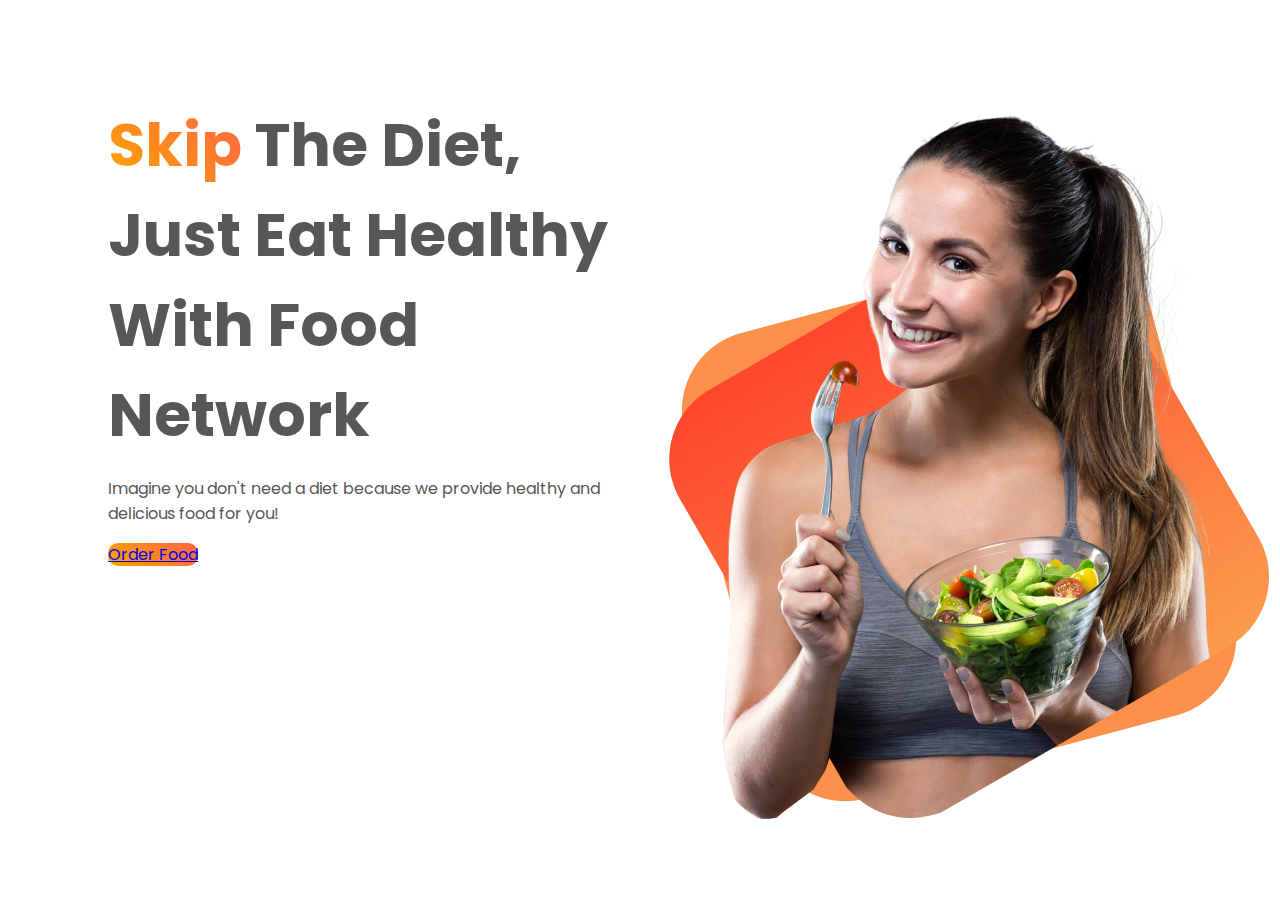
==== indext.html @ a68b4b88 "First section added" ====
<!DOCTYPE html>
<html lang="en">

<head>
    <meta charset="UTF-8">
    <meta name="viewport" content="width=device-width, initial-scale=1.0">
    <link rel="stylesheet" href="style.css">
    <link rel="preconnect" href="https://fonts.googleapis.com">
    <link rel="preconnect" href="https://fonts.gstatic.com" crossorigin>
    <link
        href="https://fonts.googleapis.com/css2?family=Poppins:ital,wght@0,300;0,400;0,700;0,900;1,300;1,400;1,700;1,900&display=swap"
        rel="stylesheet">
    <title>Eat Healthy</title>
</head>

<body>
    <section class="container-flexible">
        <div class="width-half">
            <h1><span class="gradient-orange">Skip</span> The Diet,</h1>
            <h1>Just Eat Healthy</h1>
            <h1>With Food Network</h1>
            <p>Imagine you don't need a diet because we provide healthy and delicious food for you!</p>
            <a class="button-order-food" href="https://www.foodpanda.com.bd">Order Food</a>
        </div>
        <div class="width-half">
            <img src="images/female/Group 8425.png" alt="Picture of a women eating">
        </div>
    </section>
    <section>

    </section>
    <section>

    </section>
    <section>

    </section>
</body>

</html>
---- style.css ----
body {
    font-family: 'Poppins', sans-serif;
}

/* CONTAINER */

.container-flexible {
    display: flex;
    margin: 100px 100px 0;
}

.width-half {
    width: 50%;
}

/* BUTTONS */
.button-order-food {
    background: linear-gradient(45deg, orange, tomato);
    border: 400px;
    border-radius: 10px;
}

/* FONTS */

h1 {
    font-size: 60px;
    color: rgb(87, 87, 87);
    margin: 0;

}

p {
    color: rgb(87, 87, 87);
}

/* COLOR */

.gradient-orange {
    background: -webkit-linear-gradient(45deg, orange, tomato);
    background-clip: text;
    -webkit-background-clip: text;
    -webkit-text-fill-color: transparent;
}
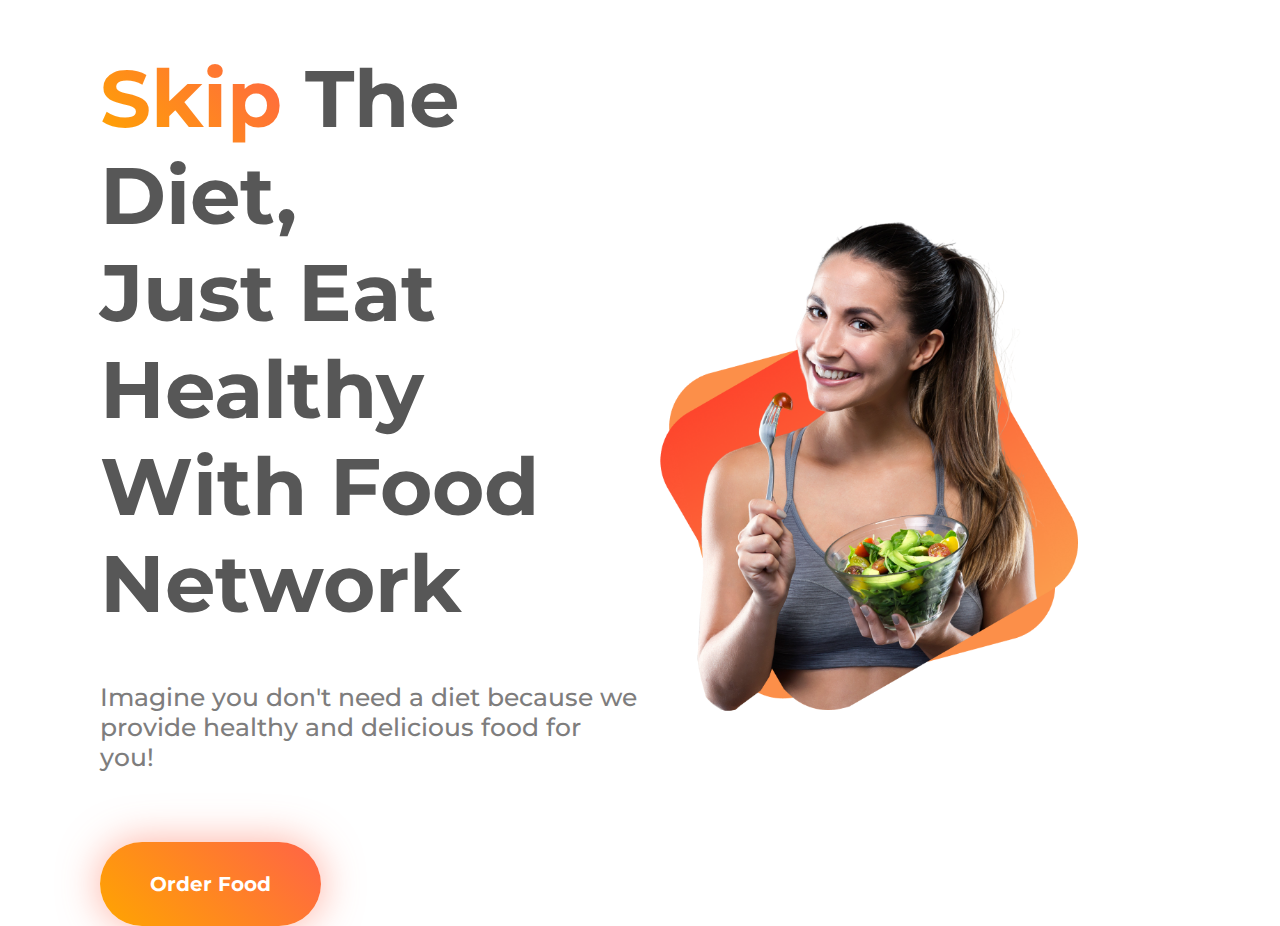
==== commit f251a29a: "First sector complete" ====
--- a/indext.html
+++ b/indext.html
@@ -8,7 +8,7 @@
     <link rel="preconnect" href="https://fonts.googleapis.com">
     <link rel="preconnect" href="https://fonts.gstatic.com" crossorigin>
     <link
-        href="https://fonts.googleapis.com/css2?family=Poppins:ital,wght@0,300;0,400;0,700;0,900;1,300;1,400;1,700;1,900&display=swap"
+        href="https://fonts.googleapis.com/css2?family=Montserrat:ital,wght@0,300;0,400;0,500;0,700;0,900;1,300;1,400;1,500;1,700;1,900&display=swap"
         rel="stylesheet">
     <title>Eat Healthy</title>
 </head>
@@ -20,14 +20,15 @@
             <h1>Just Eat Healthy</h1>
             <h1>With Food Network</h1>
             <p>Imagine you don't need a diet because we provide healthy and delicious food for you!</p>
-            <a class="button-order-food" href="https://www.foodpanda.com.bd">Order Food</a>
+            <a class="button-order-food container-shadow" href="https://www.foodpanda.com.bd">Order Food</a>
         </div>
         <div class="width-half">
             <img src="images/female/Group 8425.png" alt="Picture of a women eating">
         </div>
     </section>
     <section>
-
+        <div></div>
+        <div></div>
     </section>
     <section>
 
--- a/style.css
+++ b/style.css
@@ -1,36 +1,54 @@
 body {
-    font-family: 'Poppins', sans-serif;
+    font-family: 'Montserrat', sans-serif;
+    margin: 0;
 }
 
 /* CONTAINER */
 
 .container-flexible {
     display: flex;
-    margin: 100px 100px 0;
+    margin: 50px 100px 0;
+}
+
+.container-shadow {
+    box-shadow: 0 0 40px rgba(255, 99, 71, 0.521);
 }
 
 .width-half {
     width: 50%;
+    margin: auto;
+}
+
+.width-half img {
+    width: 85%;
 }
 
 /* BUTTONS */
 .button-order-food {
+    margin: 50px 0;
+    text-decoration: none;
+    font-weight: 700;
+    font-size: 20px;
+    color: white;
     background: linear-gradient(45deg, orange, tomato);
-    border: 400px;
-    border-radius: 10px;
+    padding: 30px 50px;
+    border-radius: 50px;
 }
 
 /* FONTS */
 
 h1 {
-    font-size: 60px;
+    font-size: 80px;
     color: rgb(87, 87, 87);
     margin: 0;
 
 }
 
 p {
-    color: rgb(87, 87, 87);
+    color: rgb(126, 125, 125);
+    font-size: 25px;
+    font-weight: 500;
+    margin: 50px 0 100px;
 }
 
 /* COLOR */
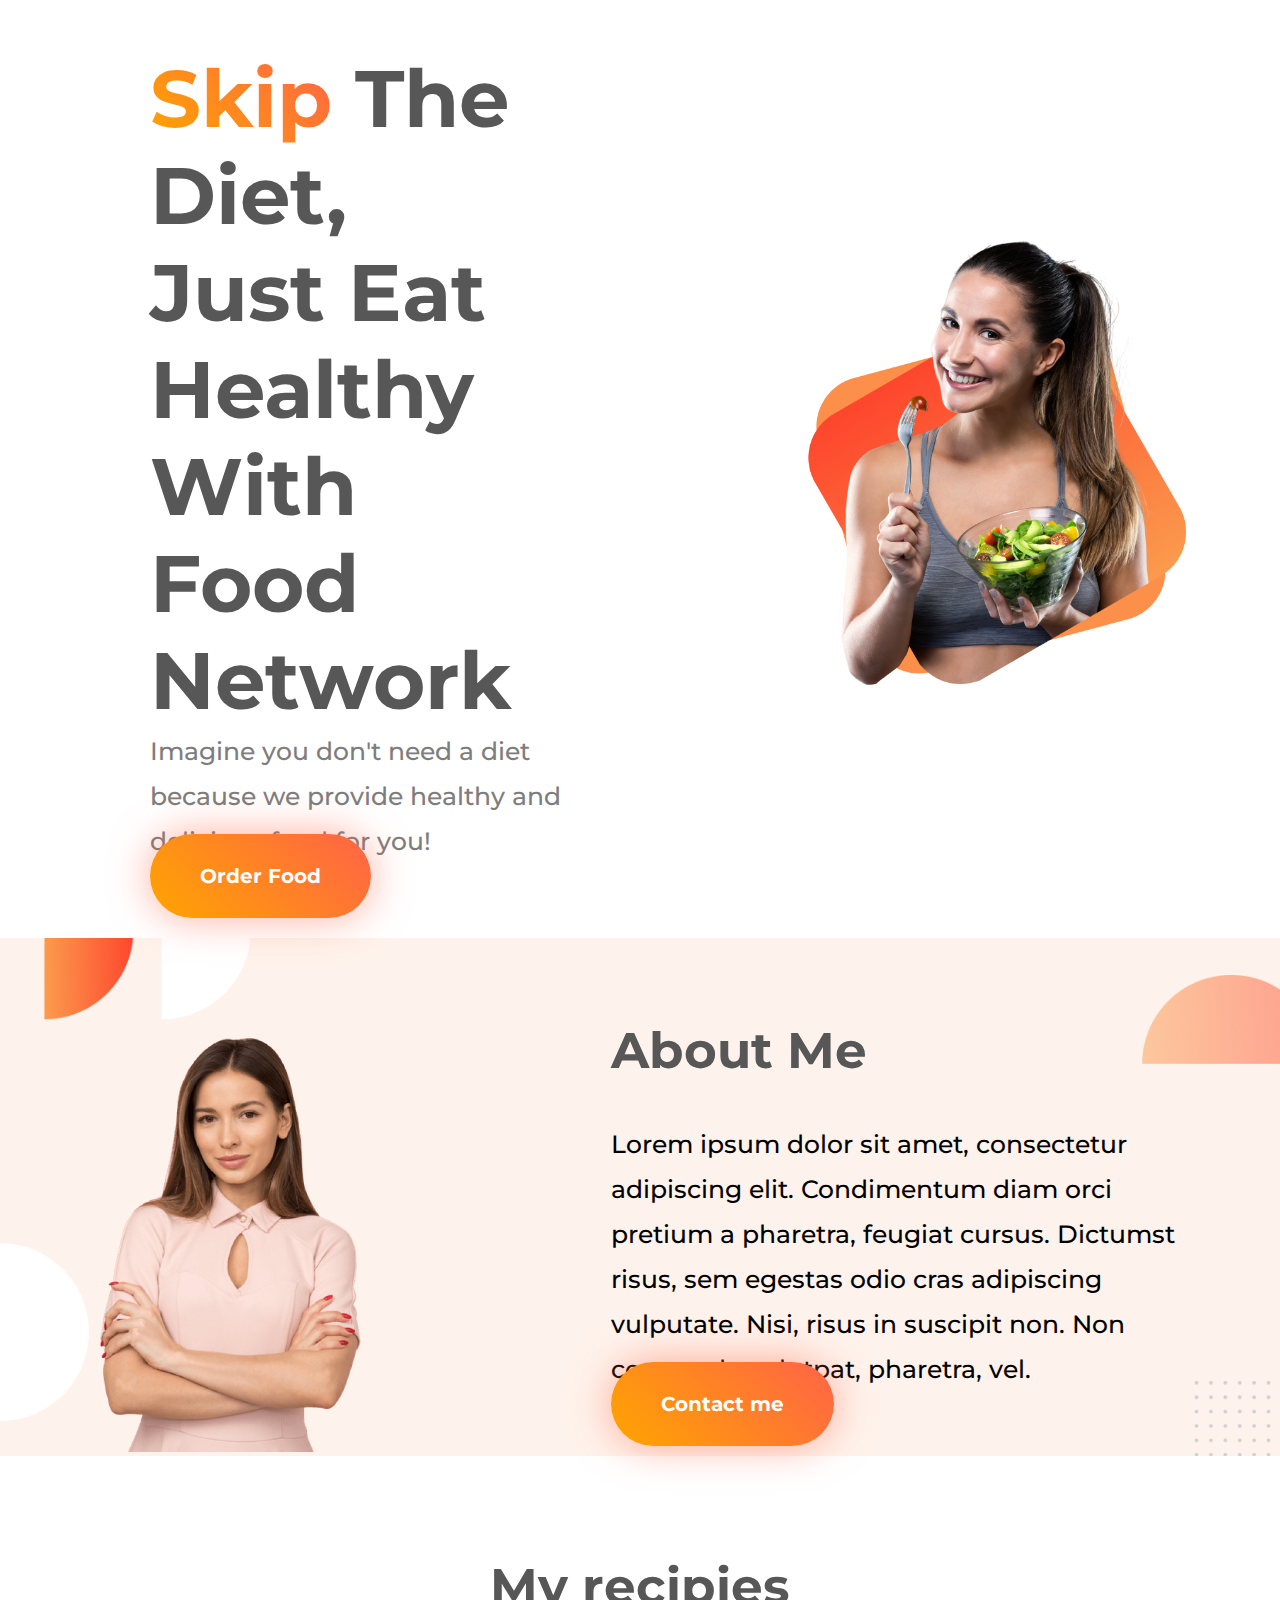
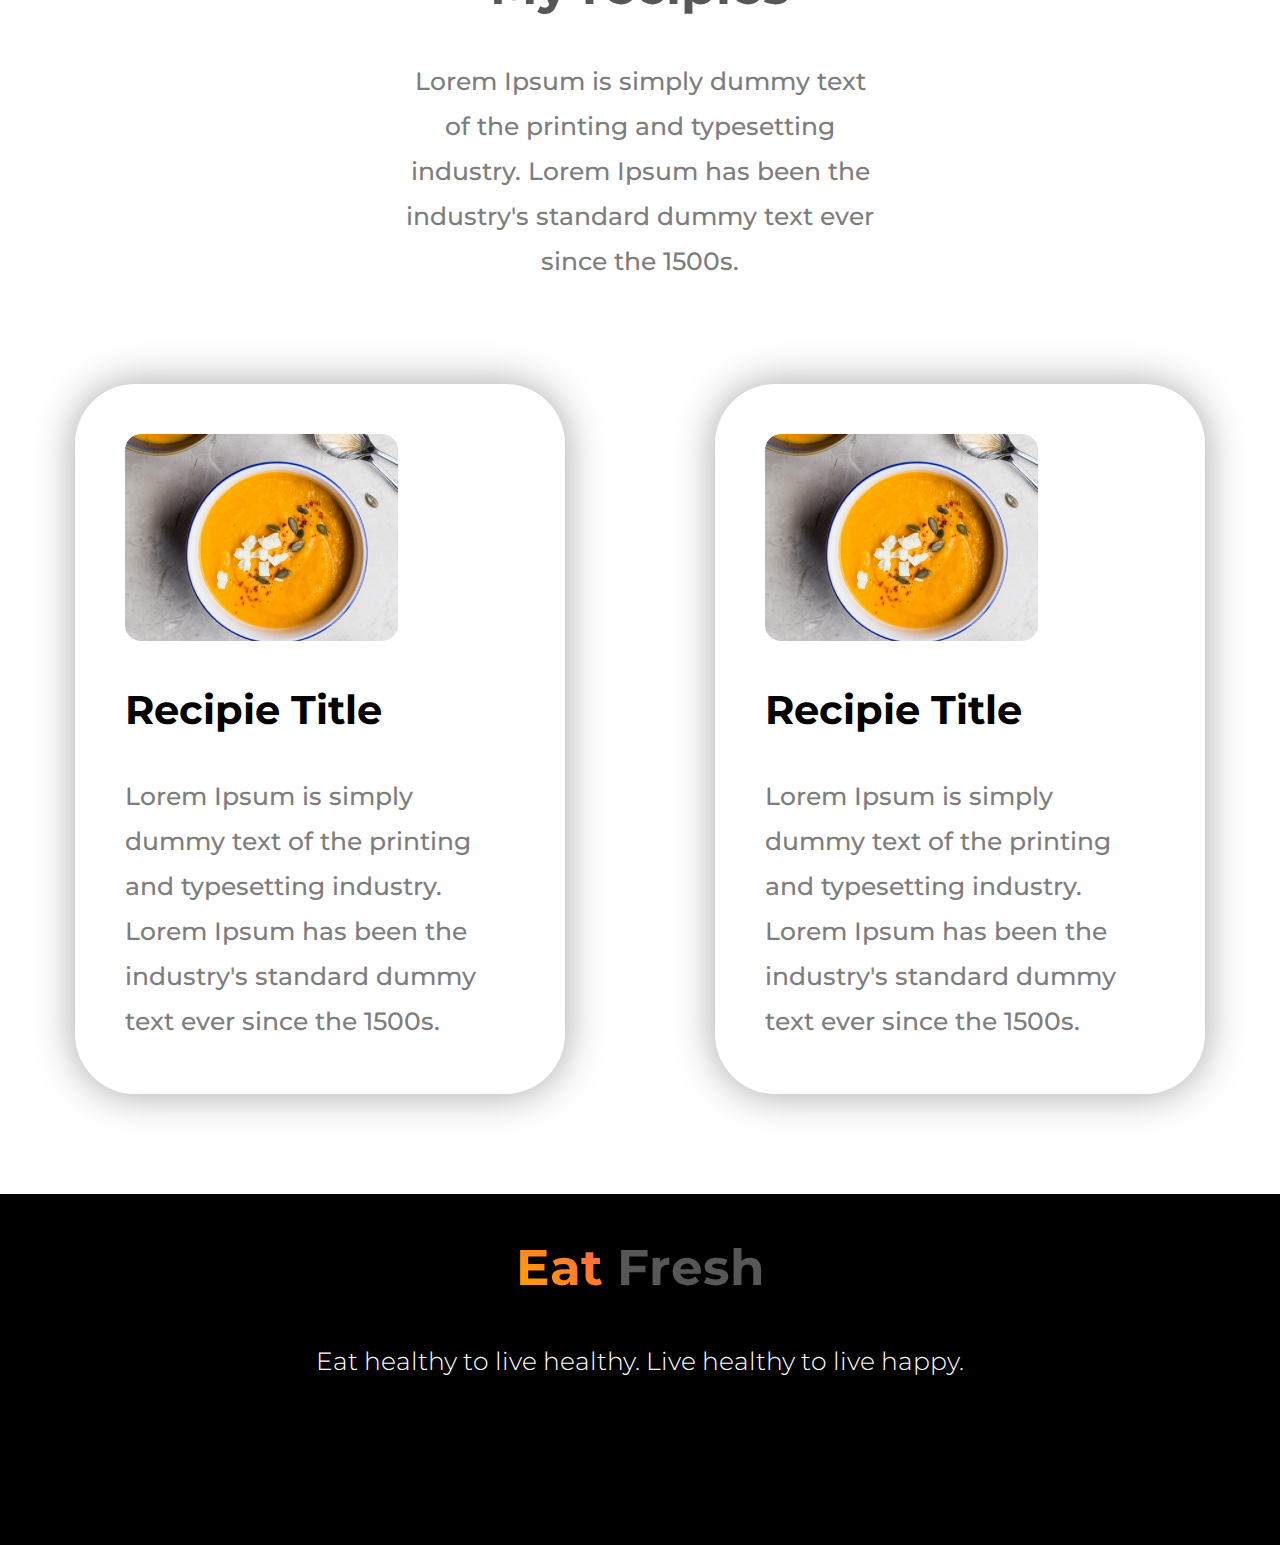
==== commit d0f93f16: "Need to fix the buttons" ====
--- a/indext.html
+++ b/indext.html
@@ -20,22 +20,56 @@
             <h1>Just Eat Healthy</h1>
             <h1>With Food Network</h1>
             <p>Imagine you don't need a diet because we provide healthy and delicious food for you!</p>
-            <a class="button-order-food container-shadow" href="https://www.foodpanda.com.bd">Order Food</a>
+            <a class="button-order-food button-shadow" href="https://www.foodpanda.com.bd">Order Food</a>
         </div>
         <div class="width-half">
             <img src="images/female/Group 8425.png" alt="Picture of a women eating">
         </div>
     </section>
-    <section>
-        <div></div>
-        <div></div>
+    <section class="container-flexible container2">
+        <div class="width-half" style="width: 22%; padding: 100px 100px 0;">
+            <img src="images/female/Person Image.png" alt="Picture of a women standing">
+        </div>
+        <div class="width-half">
+            <h2>About Me</h2>
+            <p class="solid-black">Lorem ipsum dolor sit amet, consectetur adipiscing
+                elit. Condimentum diam orci pretium a pharetra,
+                feugiat cursus. Dictumst risus, sem egestas odio cras
+                adipiscing vulputate. Nisi, risus in suscipit non. Non
+                commodo volutpat, pharetra, vel.</p>
+            <a class="button-order-food button-shadow" href="https://www.foodpanda.com.bd">Contact me</a>
+        </div>
     </section>
-    <section>
-
+    <section class="container-text-center-align">
+        <h2>My recipies</h2>
+        <p>Lorem Ipsum is simply dummy text of the printing and typesetting industry.
+            Lorem Ipsum has been the industry's standard dummy text ever since the
+            1500s.</p>
+    </section>
+    <section class="container-flexible">
+        <div class="container4 width-half">
+            <img src="images/food/Project Cover.png" alt="picture of food">
+            <h3>Recipie Title</h3>
+            <p>Lorem Ipsum is simply dummy text of the printing and
+                typesetting industry. Lorem Ipsum has been the industry's
+                standard dummy text ever since the 1500s.</p>
+        </div>
+        <div class="container4 width-half">
+            <img src="images/food/Project Cover.png" alt="picture of food">
+            <h3>Recipie Title</h3>
+            <p>Lorem Ipsum is simply dummy text of the printing and
+                typesetting industry. Lorem Ipsum has been the industry's
+                standard dummy text ever since the 1500s.</p>
+        </div>
     </section>
     <section>
 
     </section>
 </body>
 
+<footer>
+    <h2><span class="gradient-orange">Eat</span> Fresh</h2>
+    <p>Eat healthy to live healthy. Live healthy to live happy.</p>
+</footer>
+
 </html>--- a/style.css
+++ b/style.css
@@ -7,21 +7,59 @@
 
 .container-flexible {
     display: flex;
-    margin: 50px 100px 0;
+    margin: 50px 0 0;
 }
 
-.container-shadow {
-    box-shadow: 0 0 40px rgba(255, 99, 71, 0.521);
-}
 
 .width-half {
     width: 50%;
+    padding: 0 75px 0 150px;
     margin: auto;
 }
 
 .width-half img {
-    width: 85%;
+    width: 100%;
 }
+
+.container2 {
+    background-image: url(images/shapes/7.png);
+    background-repeat: no-repeat;
+    background-position: center;
+    background-size: 100%;
+}
+
+.container4 {
+    background-color: white;
+    box-shadow: 0 0 40px rgba(0, 0, 0, 0.356);
+    padding: 50px 50px;
+    border-radius: 60px;
+    margin: 0 75px;
+
+}
+
+.container4 img {
+    width: 70%;
+}
+
+.container-text-center-align {
+    text-align: center;
+    margin: 100px 400px;
+}
+
+footer {
+    height: 350px;
+    text-align: center;
+    background-color: black;
+    margin-top: 100px;
+    padding-top: 1px;
+
+}
+
+footer p {
+    color: white;
+    font-weight: 300;
+}
+
 
 /* BUTTONS */
 .button-order-food {
@@ -35,6 +73,11 @@
     border-radius: 50px;
 }
 
+.button-shadow {
+    box-shadow: 0 0 40px rgba(255, 99, 71, 0.521);
+}
+
+
 /* FONTS */
 
 h1 {
@@ -44,11 +87,23 @@
 
 }
 
+h2 {
+    font-size: 50px;
+    color: rgb(87, 87, 87);
+}
+
+h3 {
+    font-size: 40px;
+    color: black;
+
+}
+
 p {
     color: rgb(126, 125, 125);
     font-size: 25px;
     font-weight: 500;
-    margin: 50px 0 100px;
+    margin: 0 0 0;
+    line-height: 1.8;
 }
 
 /* COLOR */
@@ -58,4 +113,8 @@
     background-clip: text;
     -webkit-background-clip: text;
     -webkit-text-fill-color: transparent;
+}
+
+.solid-black {
+    color: black;
 }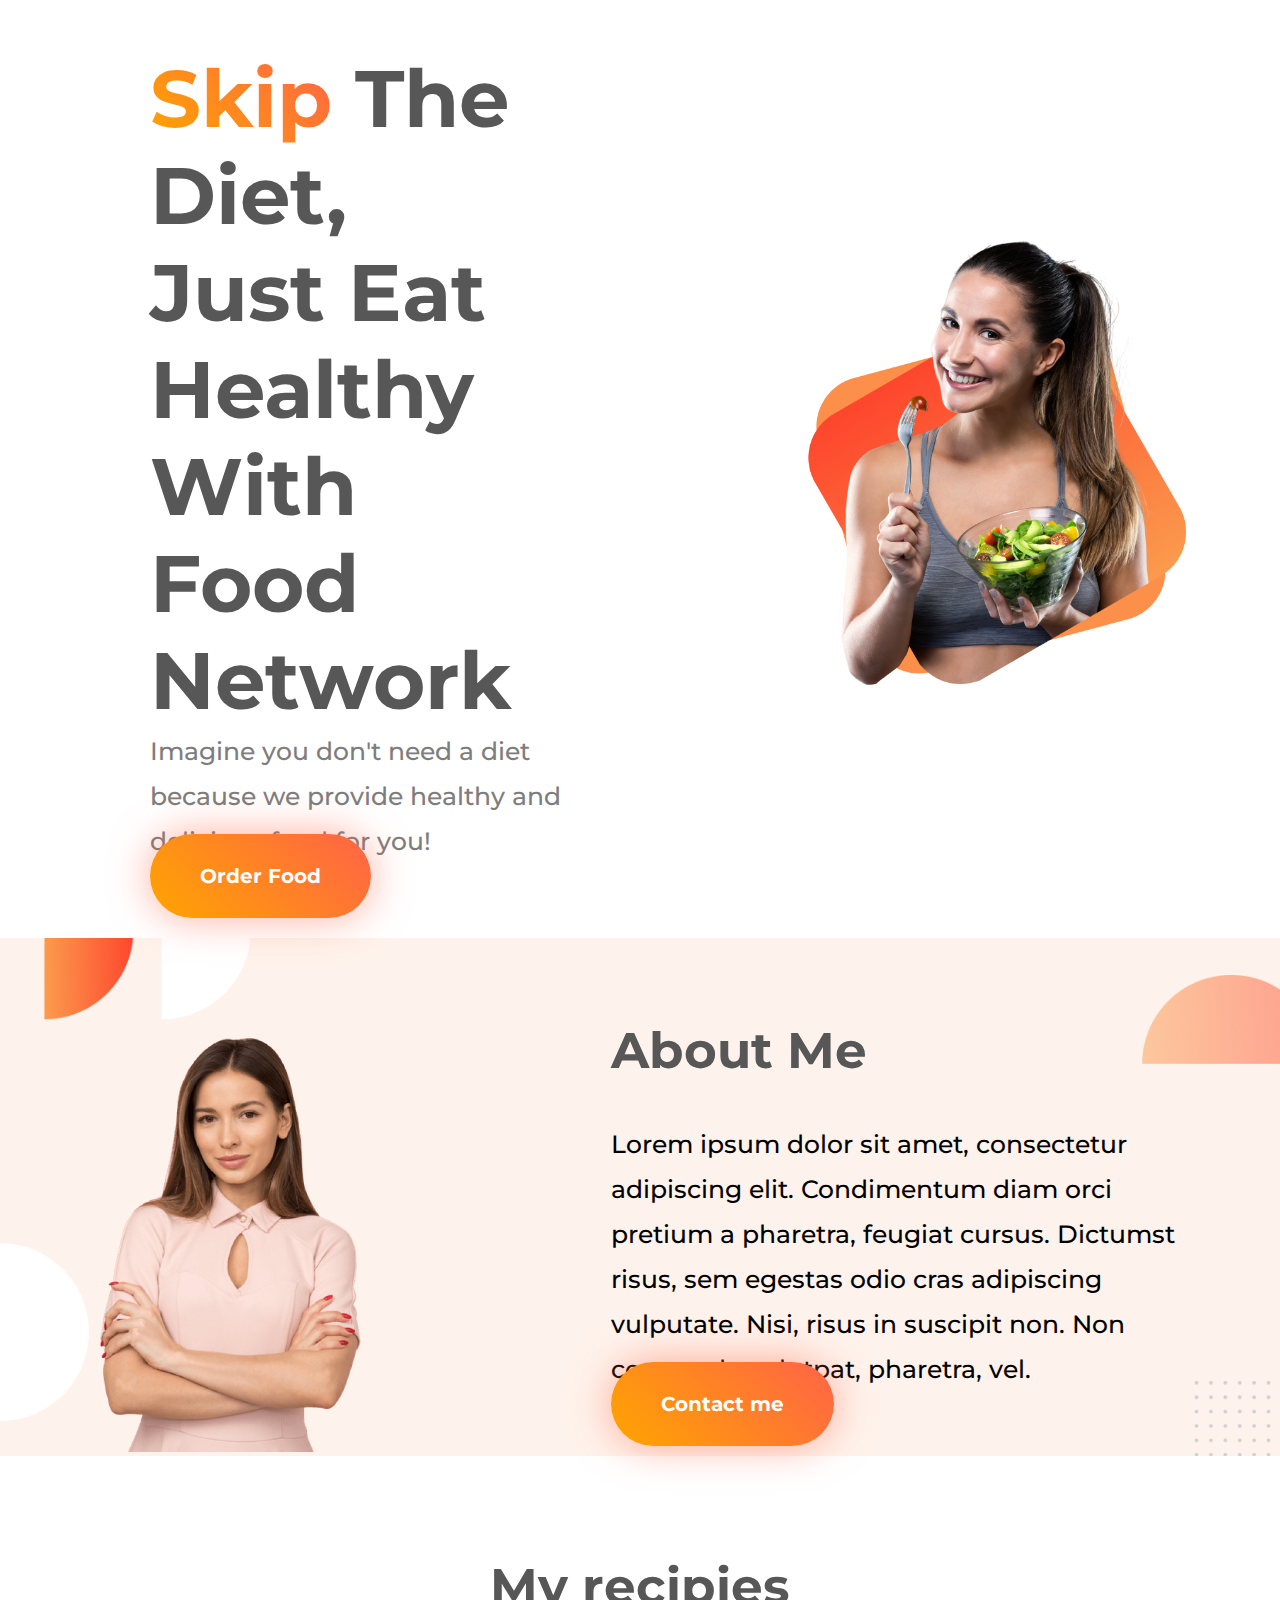
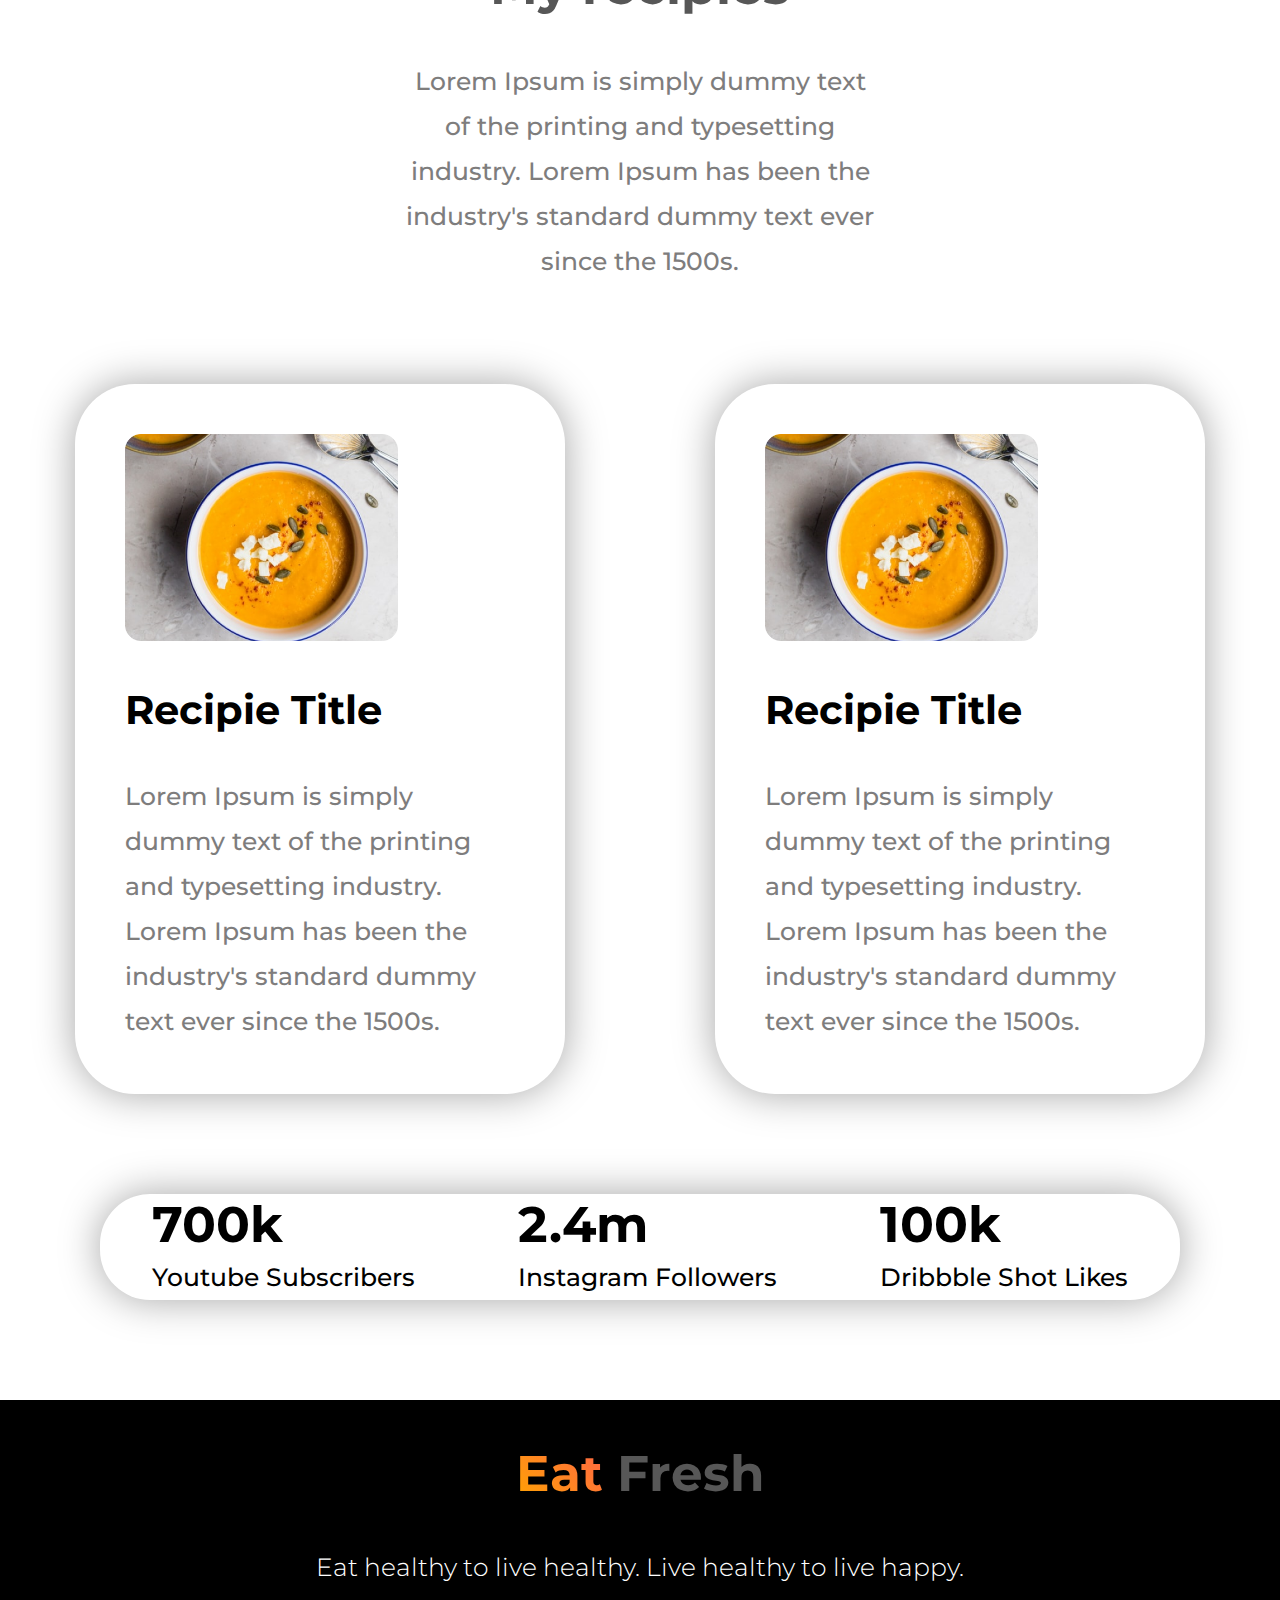
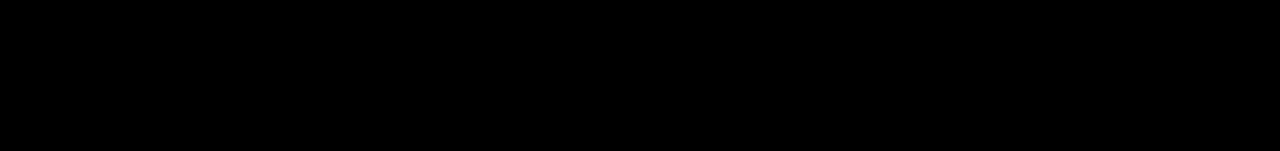
==== commit d20122d0: "structure complete" ====
--- a/indext.html
+++ b/indext.html
@@ -62,8 +62,21 @@
                 standard dummy text ever since the 1500s.</p>
         </div>
     </section>
-    <section>
-
+    <section class="container-flexible container5">
+        <div>
+            <h2>700k</h2>
+            <p>Youtube Subscribers</p>
+        </div>
+        <div>
+            <h2>2.4m</h2>
+            <p>Instagram Followers</p>
+        </div>
+        </div>
+        <div>
+            <h2>100k</h2>
+            <p>Dribbble Shot Likes</p>
+        </div>
+        </div>
     </section>
 </body>
 
--- a/style.css
+++ b/style.css
@@ -40,6 +40,19 @@
 .container4 img {
     width: 70%;
 }
+
+.container5 {
+    background-color: white;
+    box-shadow: 0 0 40px rgba(0, 0, 0, 0.356);
+    margin: 100px;
+    border-radius: 50px;
+}
+
+.container5 div {
+    margin: auto;
+}
+
+
 
 .container-text-center-align {
     text-align: center;
@@ -92,6 +105,11 @@
     color: rgb(87, 87, 87);
 }
 
+.container5 h2 {
+    color: black;
+    margin: 0;
+}
+
 h3 {
     font-size: 40px;
     color: black;
@@ -106,6 +124,10 @@
     line-height: 1.8;
 }
 
+.container5 p {
+    color: black;
+}
+
 /* COLOR */
 
 .gradient-orange {
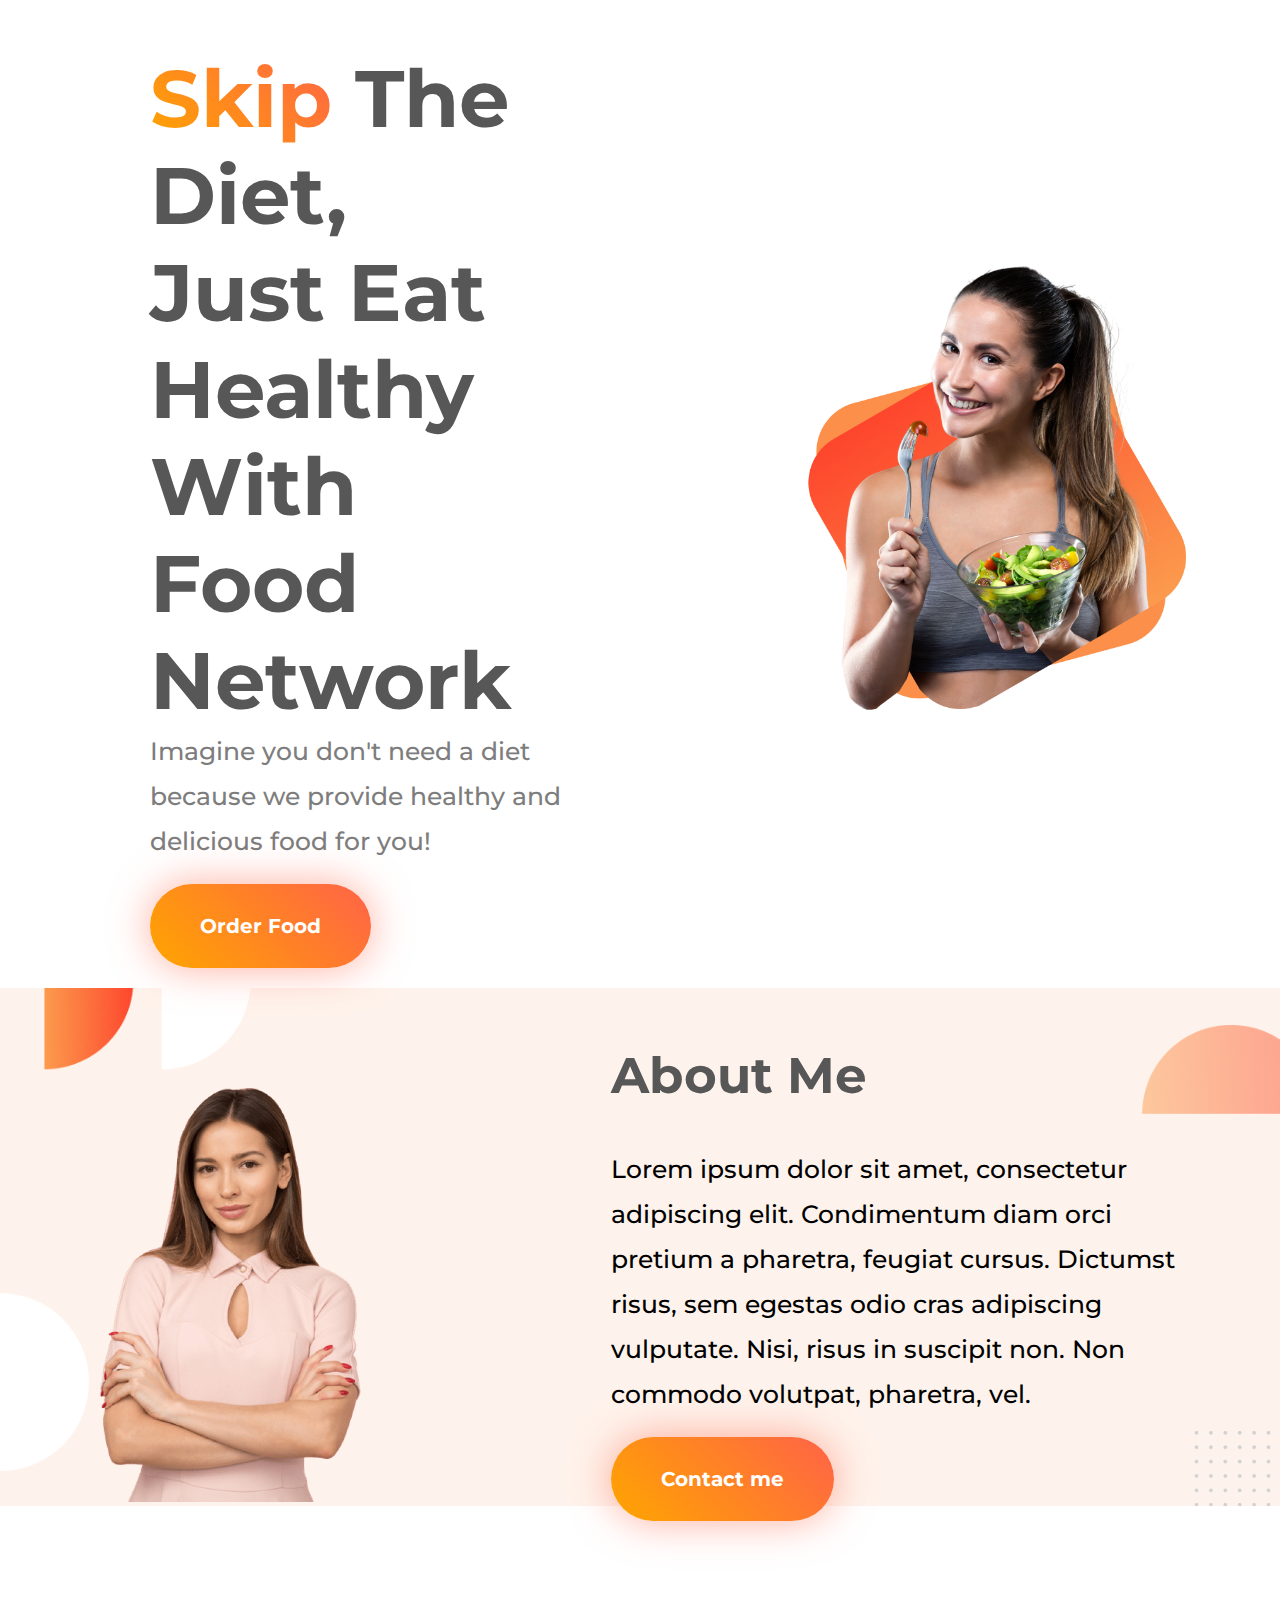
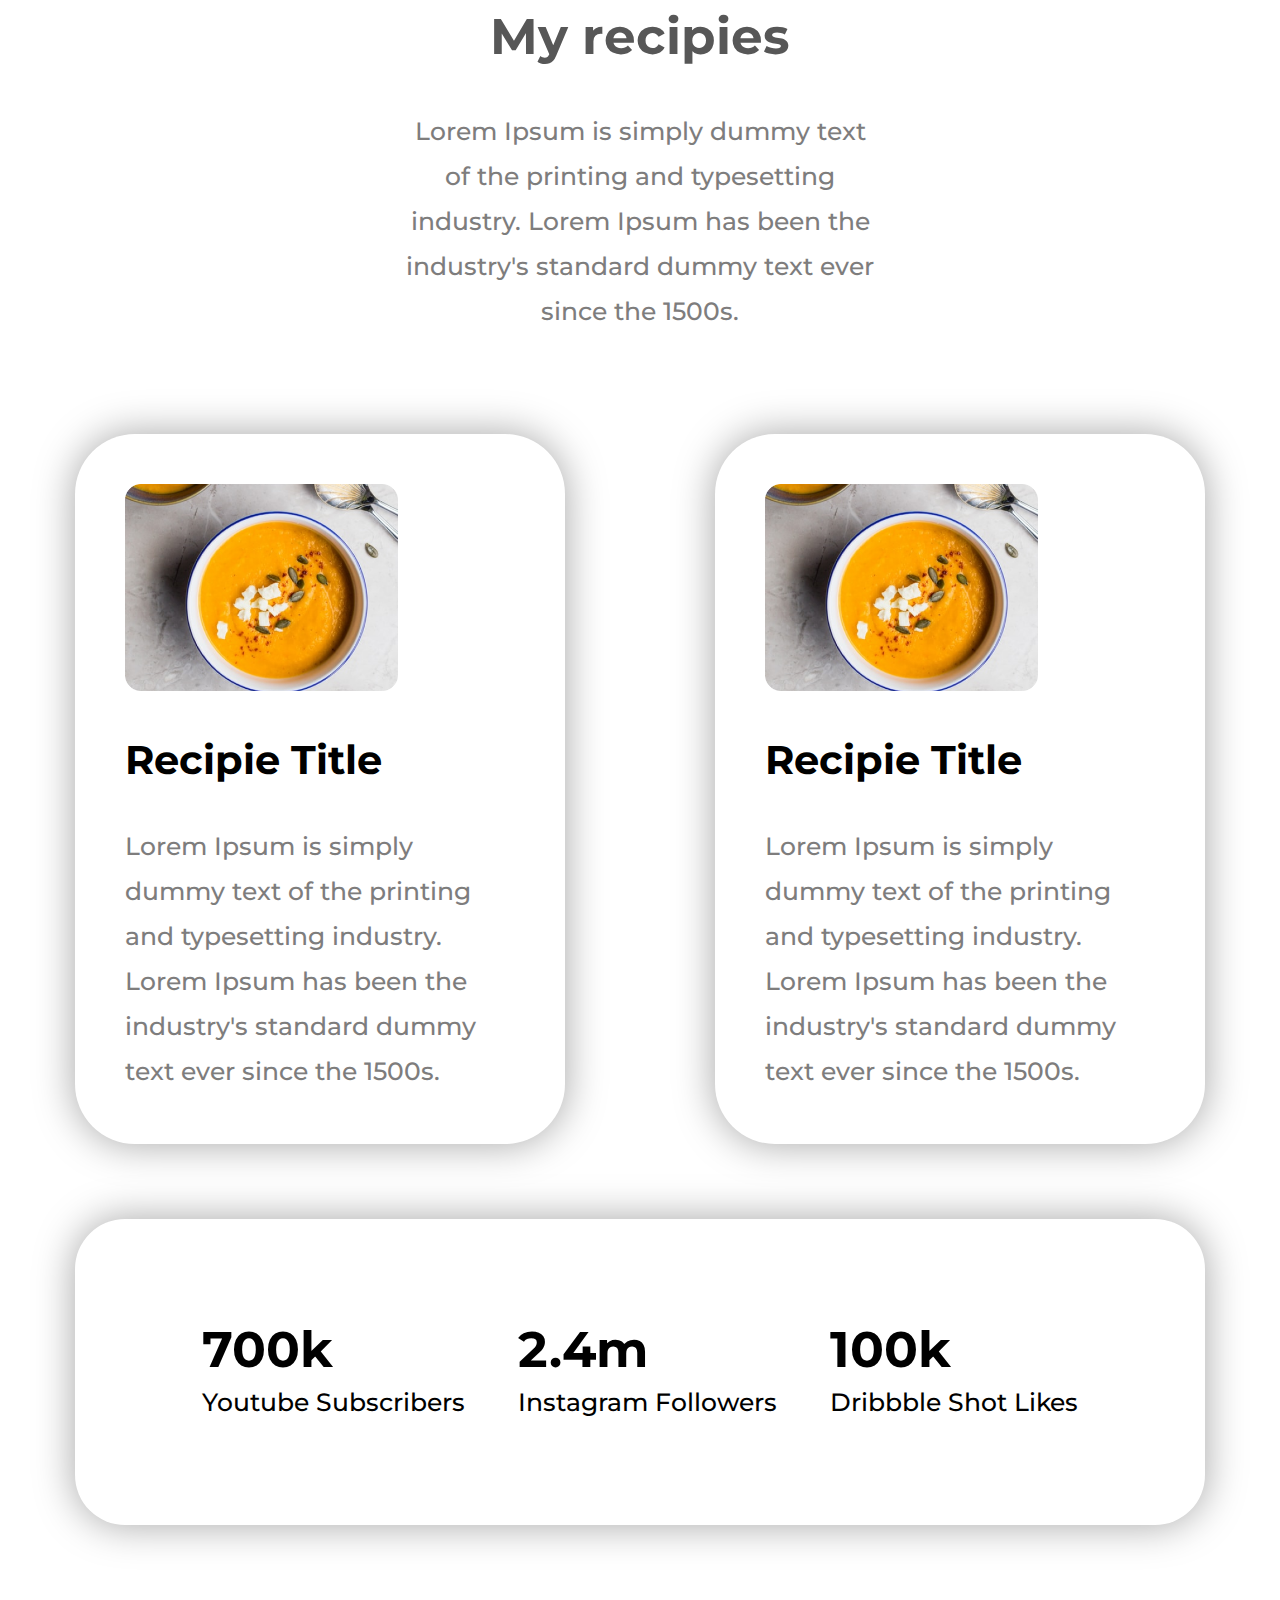
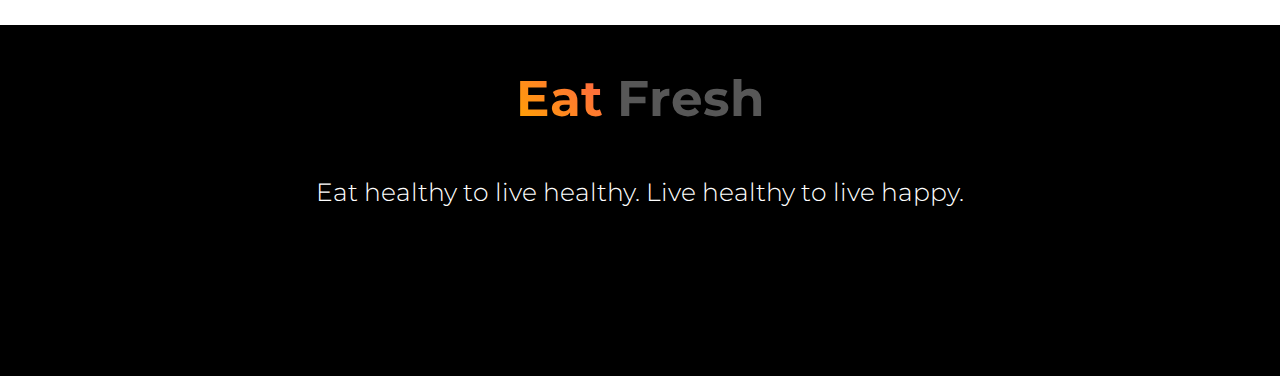
==== commit 1bfba8e7: "button fixed" ====
--- a/indext.html
+++ b/indext.html
@@ -19,7 +19,8 @@
             <h1><span class="gradient-orange">Skip</span> The Diet,</h1>
             <h1>Just Eat Healthy</h1>
             <h1>With Food Network</h1>
-            <p>Imagine you don't need a diet because we provide healthy and delicious food for you!</p>
+            <p style="margin-bottom: 50px;">Imagine you don't need a diet because we provide healthy and delicious food
+                for you!</p>
             <a class="button-order-food button-shadow" href="https://www.foodpanda.com.bd">Order Food</a>
         </div>
         <div class="width-half">
@@ -32,7 +33,7 @@
         </div>
         <div class="width-half">
             <h2>About Me</h2>
-            <p class="solid-black">Lorem ipsum dolor sit amet, consectetur adipiscing
+            <p class="solid-black" style="margin-bottom: 50px;">Lorem ipsum dolor sit amet, consectetur adipiscing
                 elit. Condimentum diam orci pretium a pharetra,
                 feugiat cursus. Dictumst risus, sem egestas odio cras
                 adipiscing vulputate. Nisi, risus in suscipit non. Non
--- a/style.css
+++ b/style.css
@@ -44,8 +44,9 @@
 .container5 {
     background-color: white;
     box-shadow: 0 0 40px rgba(0, 0, 0, 0.356);
-    margin: 100px;
+    margin: 75px;
     border-radius: 50px;
+    padding: 100px 100px;
 }
 
 .container5 div {
@@ -76,7 +77,7 @@
 
 /* BUTTONS */
 .button-order-food {
-    margin: 50px 0;
+    margin: 100px 0;
     text-decoration: none;
     font-weight: 700;
     font-size: 20px;
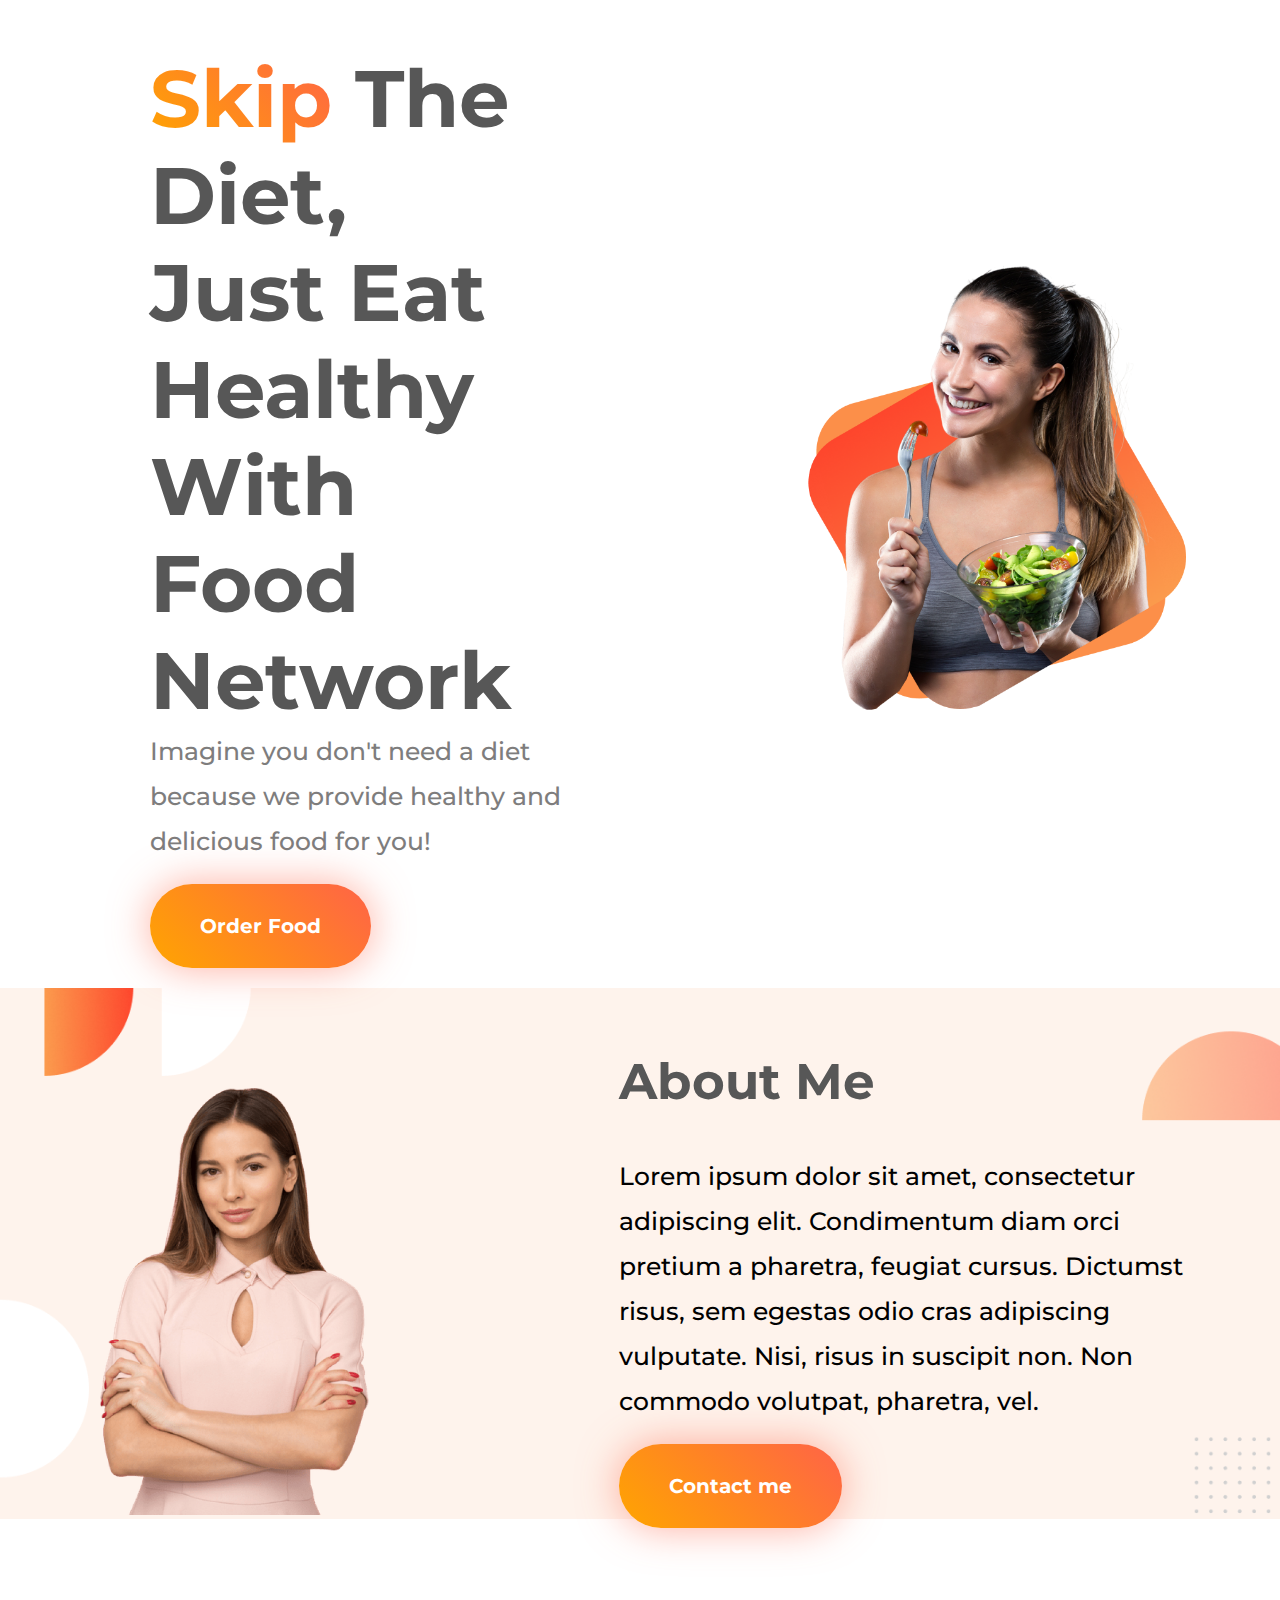
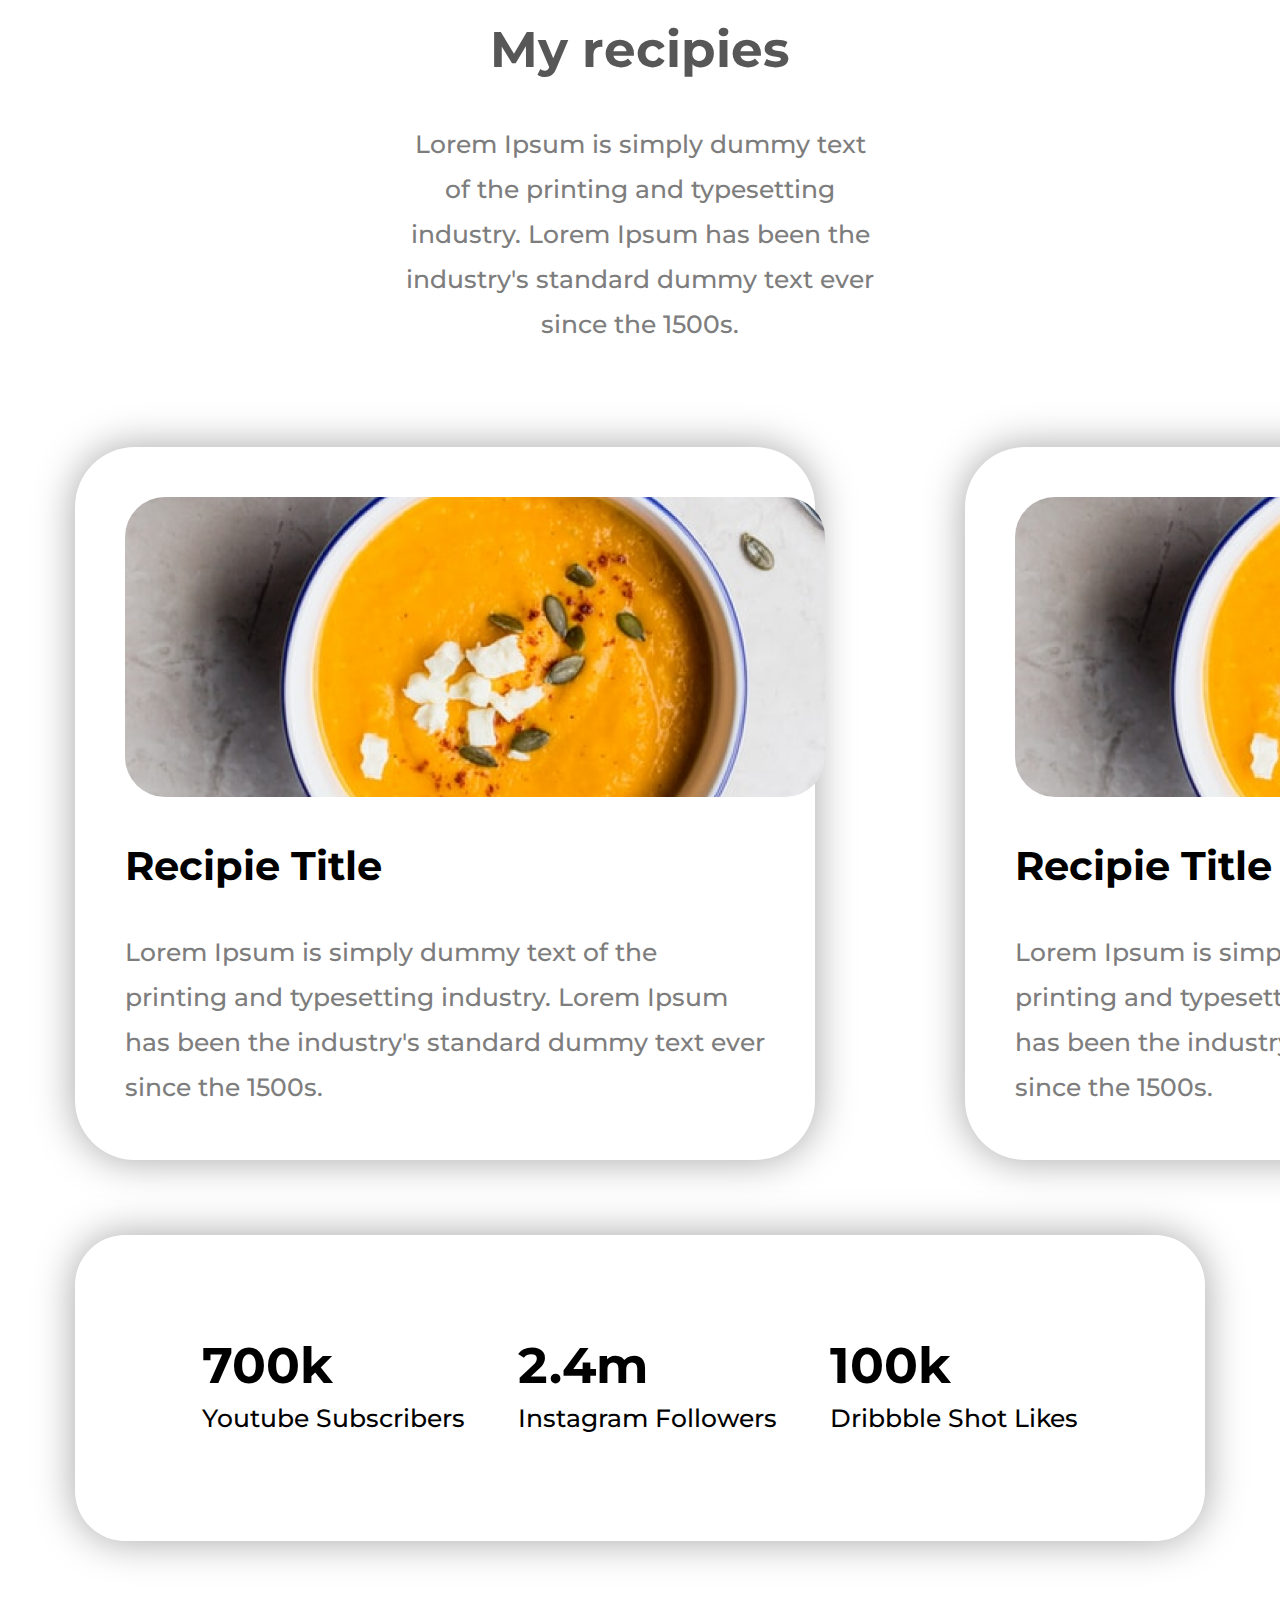
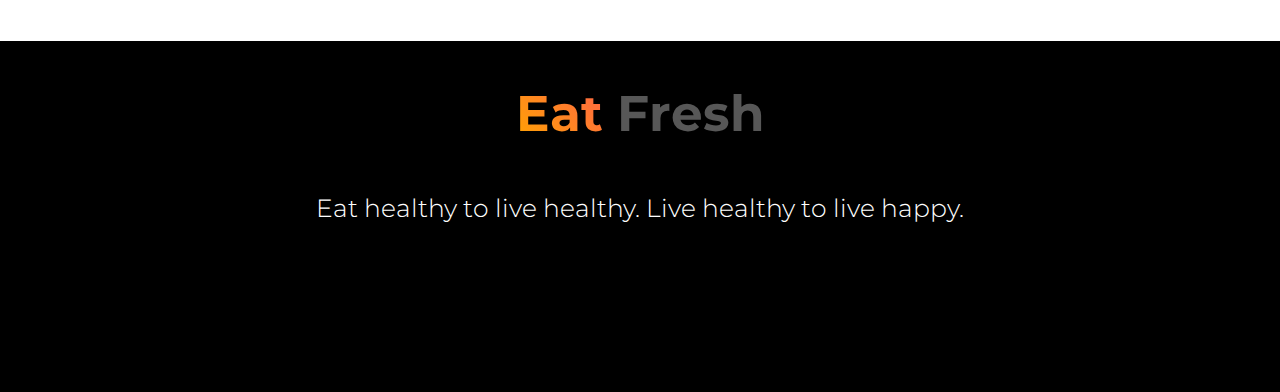
==== commit 3582d876: "Complete" ====
--- a/indext.html
+++ b/indext.html
@@ -28,7 +28,7 @@
         </div>
     </section>
     <section class="container-flexible container2">
-        <div class="width-half" style="width: 22%; padding: 100px 100px 0;">
+        <div class="width-half" style="width: 23%; padding: 100px 100px 0;">
             <img src="images/female/Person Image.png" alt="Picture of a women standing">
         </div>
         <div class="width-half">
--- a/style.css
+++ b/style.css
@@ -28,6 +28,7 @@
     background-size: 100%;
 }
 
+
 .container4 {
     background-color: white;
     box-shadow: 0 0 40px rgba(0, 0, 0, 0.356);
@@ -38,7 +39,10 @@
 }
 
 .container4 img {
-    width: 70%;
+    width: 700px;
+    height: 300px;
+    object-fit: cover;
+    border-radius: 40px;
 }
 
 .container5 {
